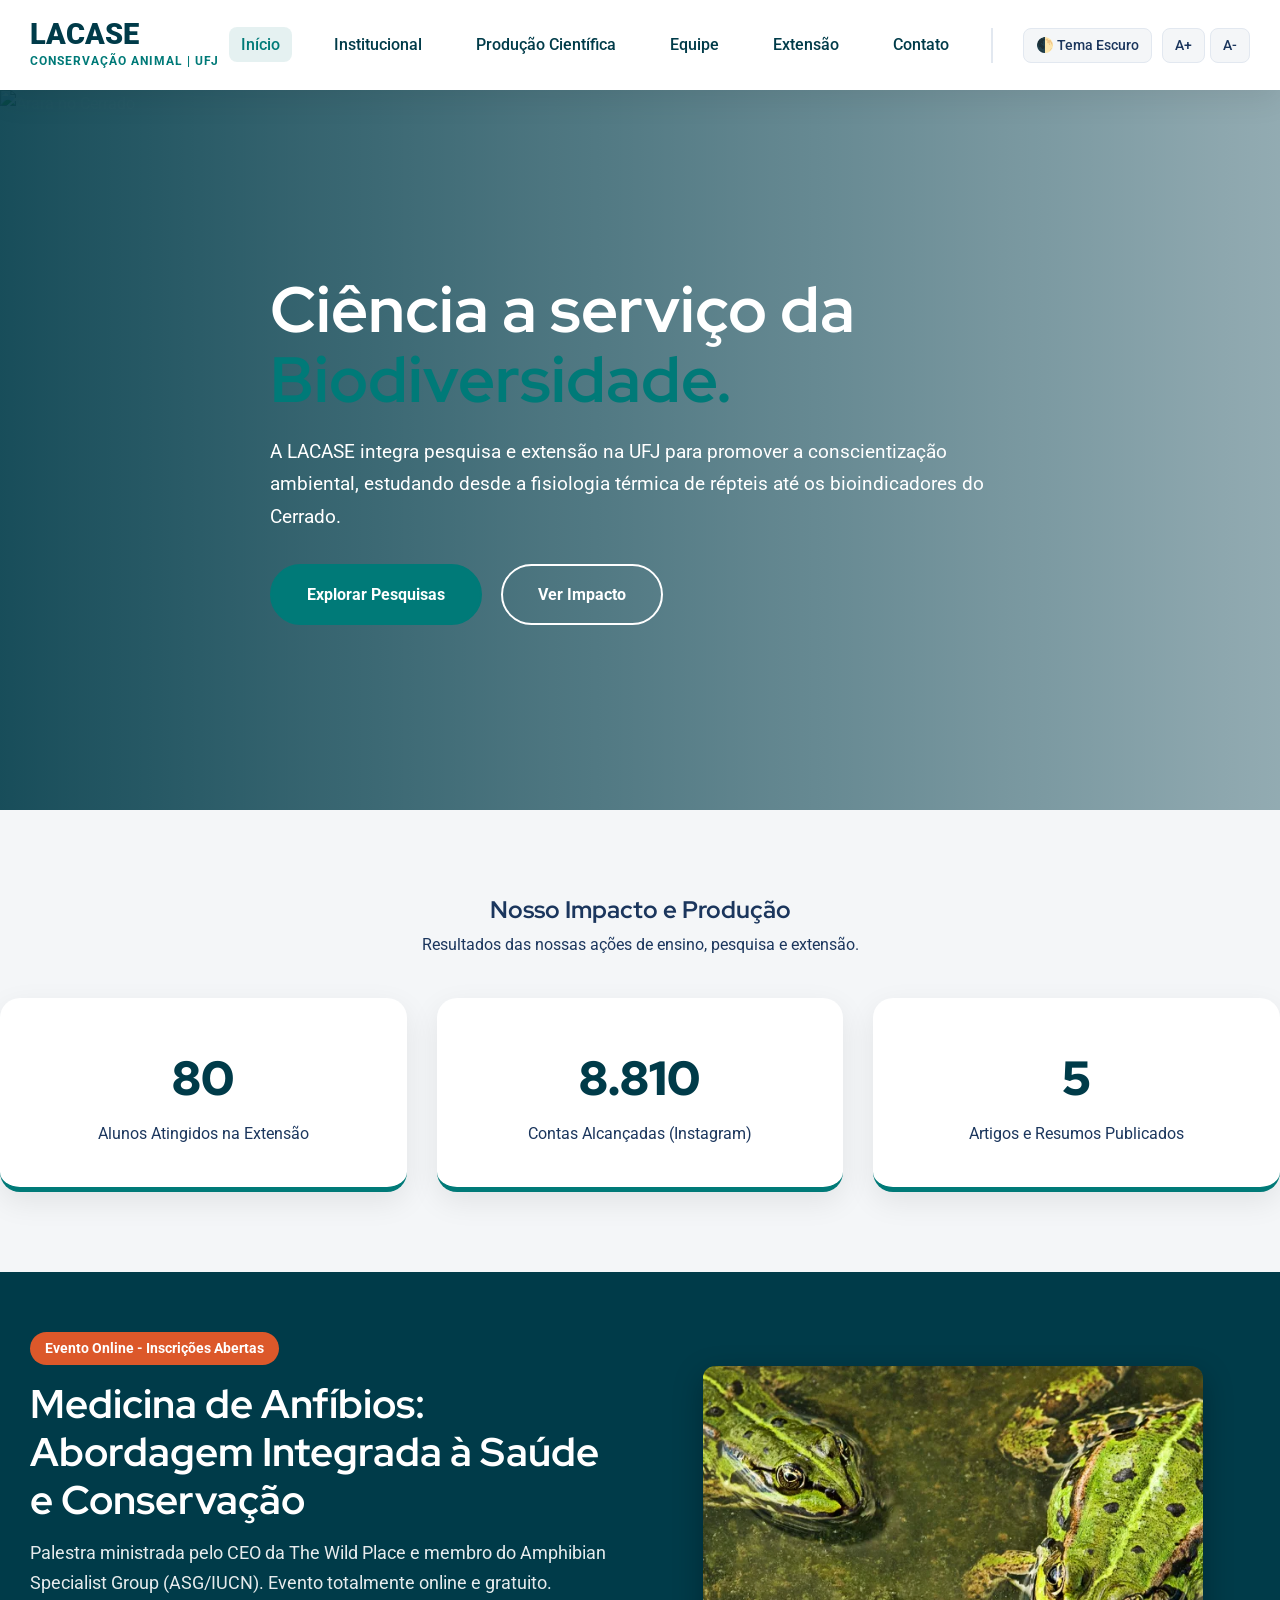
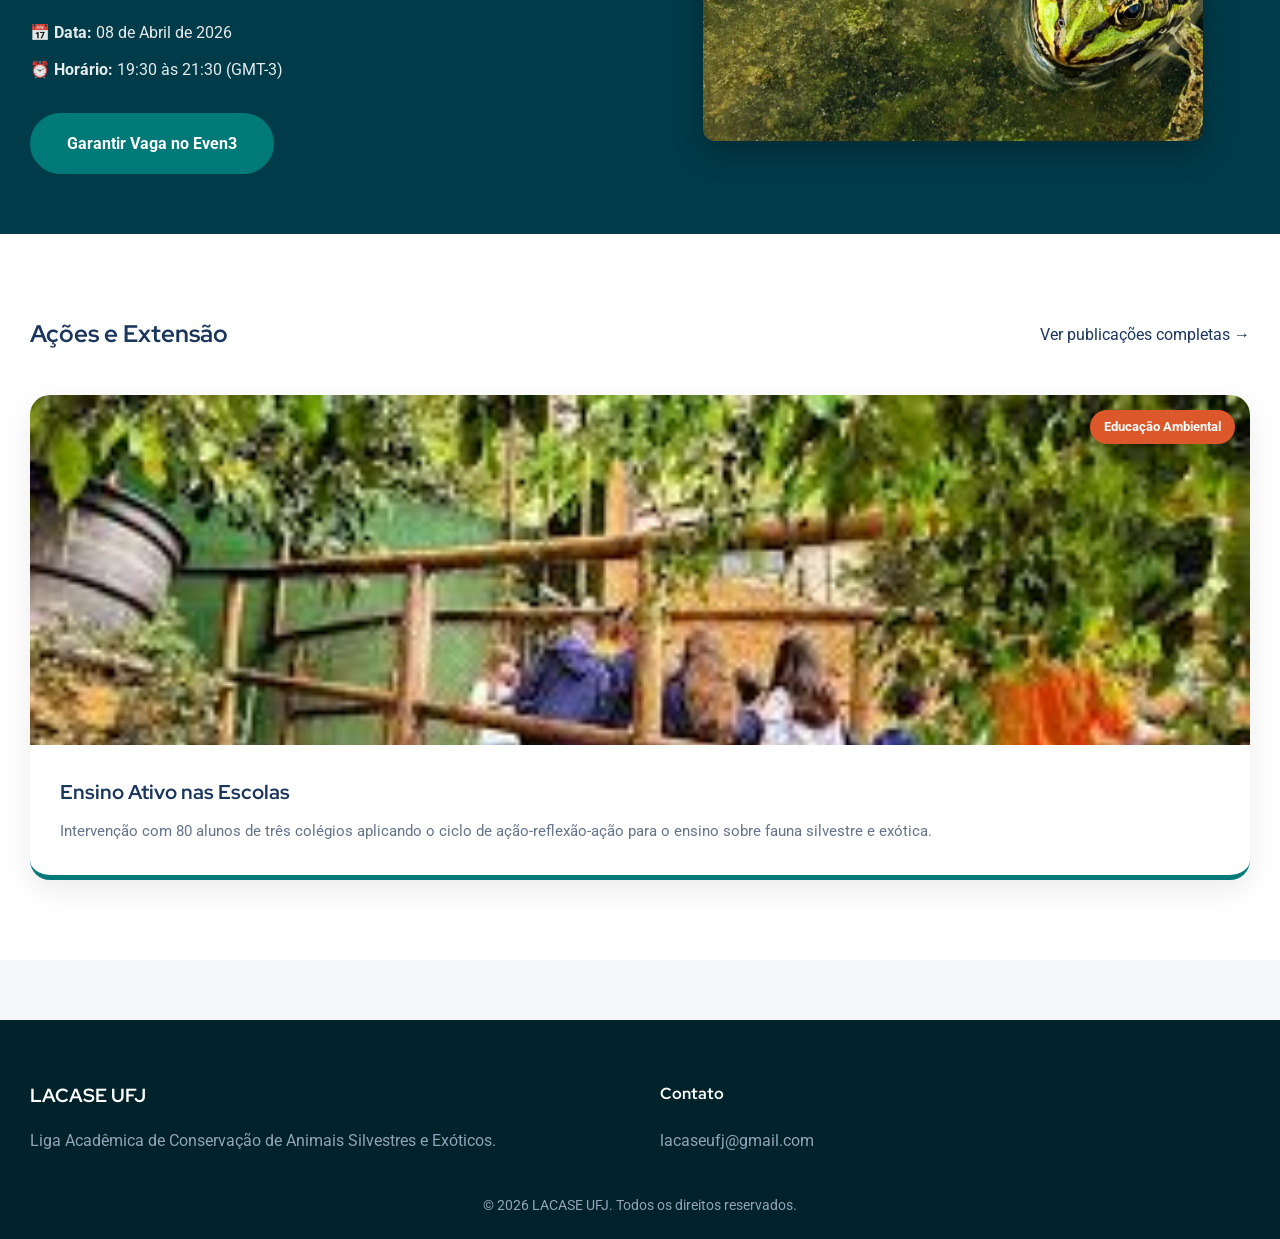
==== index.html @ 92233ab6 "Add files via upload" ====
<!DOCTYPE html>
<html lang="pt-br" data-theme="light">
<head>
    <meta charset="UTF-8">
    <meta name="viewport" content="width=device-width, initial-scale=1.0">
    <meta name="description" content="Liga Acadêmica de Conservação de Animais Silvestres e Exóticos (LACASE) da Universidade Federal de Jataí (UFJ).">
    <title>LACASE UFJ | Conservação de Animais Silvestres e Exóticos</title>
    <link href="https://fonts.googleapis.com/css2?family=Red+Hat+Display:wght@400;700;900&family=Roboto:wght@300;400;500;700&display=swap" rel="stylesheet">
    <link rel="stylesheet" href="style.css">
</head>
<body>
    <header class="navbar">
        <div class="container header-content">
            <a href="index.html" class="brand">
                <div class="brand-text">
                    <span class="acronym">LACASE</span>
                    <span class="sub-brand">Conservação Animal | UFJ</span>
                </div>
            </a>
            <nav class="nav-menu" id="nav-menu">
                <ul class="nav-list">
                    <li><a href="index.html" class="nav-link active">Início</a></li>
                    <li><a href="institucional.html" class="nav-link">Institucional</a></li>
                    <li><a href="producoes.html" class="nav-link">Produção Científica</a></li>
                    <li><a href="equipe.html" class="nav-link">Equipe</a></li>
                    <li><a href="blog.html" class="nav-link">Extensão</a></li>
                    <li><a href="contato.html" class="nav-link">Contato</a></li>
                </ul>
                <div class="menu-controls">
                    <button id="theme-toggle" class="control-btn">🌓 Tema Escuro</button>
                    <div class="font-controls">
                        <button id="font-up" class="control-btn">A+</button>
                        <button id="font-down" class="control-btn">A-</button>
                    </div>
                </div>
            </nav>
            <button class="mobile-toggle" id="mobile-toggle">
                <span class="bar"></span><span class="bar"></span><span class="bar"></span>
            </button>
        </div>
    </header>

    <main>
        <section class="hero-advanced">
            <div class="hero-overlay"></div>
            <img src="https://images.unsplash.com/photo-1549480017-d76466a4b7e8?auto=format&fit=crop&w=1920&q=80" alt="Arara no Cerrado" class="hero-img" style="width: 100%; height: 100%; object-fit: cover;">
            <div class="container hero-text-box">
                <h1 class="reveal">Ciência a serviço da <br><span class="text-green">Biodiversidade.</span></h1>
                <p class="fade-in">A LACASE integra pesquisa e extensão na UFJ para promover a conscientização ambiental, estudando desde a fisiologia térmica de répteis até os bioindicadores do Cerrado.</p>
                <div class="hero-actions">
                    <a href="producoes.html" class="btn btn-filled">Explorar Pesquisas</a>
                    <a href="#impacto" class="btn btn-outline">Ver Impacto</a>
                </div>
            </div>
        </section>

        <section id="impacto" class="quick-stats container py-large">
            <div class="section-header text-center">
                <h2>Nosso Impacto e Produção</h2>
                <p>Resultados das nossas ações de ensino, pesquisa e extensão.</p>
            </div>
            <div class="modern-grid">
                <div class="stat-card">
                    <span class="stat-number">80</span>
                    <span class="stat-label">Alunos Atingidos na Extensão</span>
                </div>
                <div class="stat-card">
                    <span class="stat-number">8.810</span>
                    <span class="stat-label">Contas Alcançadas (Instagram)</span>
                </div>
                <div class="stat-card">
                    <span class="stat-number">5</span>
                    <span class="stat-label">Artigos e Resumos Publicados</span>
                </div>
            </div>
        </section>

        <section class="event-section" style="background-color: var(--ufj-blue); color: #ffffff; padding: 60px 0;">
            <div class="container flex-between" style="gap: 30px; align-items: center;">
                <div class="event-info" style="flex: 1;">
                    <span style="background-color: var(--accent-orange); padding: 5px 15px; border-radius: 20px; font-weight: bold; font-size: 0.85rem; display: inline-block; margin-bottom: 15px;">Evento Online - Inscrições Abertas</span>
                    <h2 style="color: #ffffff; font-size: 2.5rem; margin-bottom: 15px; line-height: 1.2;">Medicina de Anfíbios: Abordagem Integrada à Saúde e Conservação</h2>
                    <p style="font-size: 1.1rem; opacity: 0.9; margin-bottom: 20px;">Palestra ministrada pelo CEO da The Wild Place e membro do Amphibian Specialist Group (ASG/IUCN). Evento totalmente online e gratuito.</p>
                    <ul style="list-style: none; padding: 0; margin-bottom: 30px; opacity: 0.9;">
                        <li style="margin-bottom: 10px;">📅 <strong>Data:</strong> 08 de Abril de 2026</li>
                        <li>⏰ <strong>Horário:</strong> 19:30 às 21:30 (GMT-3)</li>
                    </ul>
                    <a href="https://www.even3.com.br/medicina-de-anfibios-uma-abordagem-integrada-a-saude-e-conservacao-713598/" target="_blank" class="btn btn-filled" style="background-color: var(--nature-green); border-color: var(--nature-green);">Garantir Vaga no Even3</a>
                </div>
                <div class="event-image" style="flex: 1; text-align: center;">
                    <img src="img/capaiago.f5dee42be9ac460db973.webp" alt="Banner do Evento Medicina de Anfíbios" style="width: 100%; max-width: 500px; aspect-ratio: 4/3; object-fit: cover; object-position: center top; border-radius: 12px; box-shadow: 0 10px 30px rgba(0,0,0,0.3);">
                </div>
            </div>
        </section>

        <section class="news-section py-large bg-alt">
            <div class="container">
                <div class="section-header flex-between">
                    <h2>Ações e Extensão</h2>
                    <a href="blog.html" class="link-more">Ver publicações completas →</a>
                </div>
                <div class="modern-grid">
                    <article class="featured-card">
                        <div class="card-image">
                            <img src="img/images.jpg" alt="Sala de aula" style="width: 100%; height: 100%; object-fit: cover;">
                            <span class="badge">Educação Ambiental</span>
                        </div>
                        <div class="card-body">
                            <h3>Ensino Ativo nas Escolas</h3>
                            <p>Intervenção com 80 alunos de três colégios aplicando o ciclo de ação-reflexão-ação para o ensino sobre fauna silvestre e exótica.</p>
                        </div>
                    </article>
                   
                </div>
            </div>
        </section>
    </main>

    <footer class="footer-complex">
        <div class="container footer-grid">
            <div class="footer-brand">
                <h3>LACASE UFJ</h3>
                <p>Liga Acadêmica de Conservação de Animais Silvestres e Exóticos.</p>
            </div>
            <div class="footer-contact">
                <h4>Contato</h4>
                <p>lacaseufj@gmail.com</p>
            </div>
        </div>
        <div class="footer-legal container text-center">
            <p>&copy; 2026 LACASE UFJ. Todos os direitos reservados.</p>
        </div>
    </footer>
    <script src="script.js"></script>
</body>
</html>
---- style.css ----
/* ==========================================================================
   1. VARIÁVEIS GLOBAIS E TEMATIZAÇÃO (LIGHT / DARK MODE)
   ========================================================================== */
:root {
    --bg-color: #f4f6f8;
    --bg-alt: #ffffff;
    --text-main: #1b365d;
    --text-muted: #64748b;
    --ufj-blue: #003b49; 
    --nature-green: #007a78; 
    --accent-orange: #dc582a;
    --border-color: #e2e8f0;
    --font-heading: 'Red Hat Display', sans-serif;
    --font-body: 'Roboto', sans-serif;
    --transition: all 0.4s cubic-bezier(0.165, 0.84, 0.44, 1);
    --shadow: 0 10px 30px rgba(0,0,0,0.08);
}

[data-theme="dark"] {
    --bg-color: #0a1114;
    --bg-alt: #121d22;
    --text-main: #f4f7f6;
    --text-muted: #94a3b8;
    --ufj-blue: #005a6e;
    --nature-green: #34d399;
    --accent-orange: #fb923c;
    --border-color: #334155;
    --shadow: 0 10px 30px rgba(0,0,0,0.5);
}

/* ==========================================================================
   2. RESET E BASE
   ========================================================================== */
* { 
    margin: 0; 
    padding: 0; 
    box-sizing: border-box; 
}

body { 
    font-family: var(--font-body); 
    background-color: var(--bg-color); 
    color: var(--text-main); 
    line-height: 1.7; 
    transition: background-color var(--transition), color var(--transition); 
    overflow-x: hidden; 
}

h1, h2, h3, h4 { 
    font-family: var(--font-heading); 
    color: var(--text-main); 
    font-weight: 700; 
}

a { 
    text-decoration: none; 
    color: inherit; 
}

ul { 
    list-style: none; 
}

img { 
    max-width: 100%; 
    height: auto; 
    display: block; 
}

.container { 
    width: 100%; 
    max-width: 1300px; 
    margin: 0 auto; 
    padding: 0 30px; 
}

.py-large { 
    padding: 80px 0; 
}

.text-center { 
    text-align: center; 
}

.flex-between { 
    display: flex; 
    justify-content: space-between; 
    align-items: center; 
}

.bg-alt { 
    background-color: var(--bg-alt); 
}

.text-green { 
    color: var(--nature-green); 
}

.text-muted { 
    color: var(--text-muted); 
}

/* ==========================================================================
   3. HEADER E NAVEGAÇÃO
   ========================================================================== */
.navbar {
    background-color: var(--bg-alt);
    box-shadow: var(--shadow);
    position: sticky;
    top: 0;
    z-index: 2000;
    height: 90px;
    display: flex;
    align-items: center;
}

.header-content { 
    display: flex; 
    justify-content: space-between; 
    align-items: center; 
    width: 100%; 
}

.brand { 
    display: flex; 
    align-items: center; 
    gap: 15px; 
}

.brand-text .acronym { 
    font-size: 1.8rem; 
    font-weight: 900; 
    color: var(--ufj-blue); 
    display: block; 
    line-height: 1.1; 
}

.brand-text .sub-brand { 
    font-size: 0.75rem; 
    color: var(--nature-green); 
    text-transform: uppercase; 
    display: block; 
    font-weight: 700; 
    letter-spacing: 1px; 
}

.nav-menu { 
    display: flex; 
    align-items: center; 
    gap: 30px; 
}

.nav-list { 
    display: flex; 
    gap: 30px; 
    align-items: center; 
}

.nav-link { 
    font-weight: 500; 
    color: var(--ufj-blue); 
    transition: var(--transition); 
    padding: 8px 12px; 
    border-radius: 8px; 
}

.nav-link:hover, 
.nav-link.active { 
    color: var(--nature-green); 
    background-color: rgba(0, 122, 120, 0.1); 
}

.menu-controls { 
    display: flex; 
    align-items: center; 
    gap: 10px; 
    padding-left: 30px; 
    border-left: 2px solid var(--border-color); 
}

.font-controls { 
    display: flex; 
    gap: 5px; 
}

.control-btn {
    background-color: var(--bg-color); 
    border: 1px solid var(--border-color); 
    color: var(--text-main);
    padding: 8px 12px; 
    border-radius: 8px; 
    cursor: pointer; 
    font-family: var(--font-body); 
    font-weight: 500; 
    font-size: 0.9rem; 
    transition: var(--transition);
}

.control-btn:hover { 
    background-color: var(--nature-green); 
    color: #ffffff; 
    border-color: var(--nature-green); 
}

.mobile-toggle { 
    display: none; 
    background: none; 
    border: none; 
    cursor: pointer; 
    padding: 5px; 
}

.mobile-toggle .bar { 
    display: block; 
    width: 25px; 
    height: 3px; 
    background-color: var(--ufj-blue); 
    margin: 5px 0; 
    transition: var(--transition); 
}

/* ==========================================================================
   4. HERO E BOTÕES
   ========================================================================== */
.hero-advanced { 
    position: relative; 
    height: 80vh; 
    min-height: 500px; 
    display: flex; 
    align-items: center; 
    color: #ffffff; 
    overflow: hidden; 
}

.hero-img { 
    position: absolute; 
    top: 0; 
    left: 0; 
    width: 100%; 
    height: 100%; 
    object-fit: cover; 
    z-index: 1; 
}

.hero-overlay { 
    position: absolute; 
    top: 0; 
    left: 0; 
    width: 100%; 
    height: 100%; 
    background: linear-gradient(90deg, rgba(0,59,73,0.9) 0%, rgba(0,59,73,0.4) 100%); 
    z-index: 2; 
}

.hero-text-box { 
    position: relative; 
    z-index: 3; 
    max-width: 800px; 
}

.hero-text-box h1 { 
    font-size: 4rem; 
    color: #ffffff; 
    margin-bottom: 20px; 
    line-height: 1.1; 
}

.hero-text-box p { 
    font-size: 1.2rem; 
    margin-bottom: 30px; 
}

.btn { 
    display: inline-block; 
    padding: 15px 35px; 
    border-radius: 50px; 
    font-weight: 700; 
    cursor: pointer; 
    transition: var(--transition); 
    text-align: center; 
}

.btn-filled { 
    background-color: var(--nature-green); 
    color: #ffffff; 
    border: 2px solid var(--nature-green); 
}

.btn-filled:hover { 
    transform: translateY(-3px); 
    box-shadow: 0 10px 20px rgba(0,0,0,0.2); 
    background-color: transparent; 
    color: var(--nature-green); 
}

.btn-outline { 
    border: 2px solid #ffffff; 
    color: #ffffff; 
    margin-left: 15px; 
}

.btn-outline:hover { 
    background-color: #ffffff; 
    color: var(--ufj-blue); 
    transform: translateY(-3px); 
}

/* ==========================================================================
   5. GRIDS E CARDS GERAIS (INCLUINDO EVENTO)
   ========================================================================== */
.modern-grid { 
    display: grid; 
    grid-template-columns: repeat(auto-fit, minmax(320px, 1fr)); 
    gap: 30px; 
    margin-top: 40px; 
}

.stat-card { 
    background-color: var(--bg-alt); 
    padding: 40px 20px; 
    border-radius: 20px; 
    text-align: center; 
    box-shadow: var(--shadow); 
    border-bottom: 5px solid var(--nature-green); 
}

.stat-number { 
    display: block; 
    font-size: 3rem; 
    font-weight: 900; 
    color: var(--ufj-blue); 
    font-family: var(--font-heading); 
}

.featured-card { 
    background-color: var(--bg-alt); 
    border-radius: 20px; 
    overflow: hidden; 
    box-shadow: var(--shadow); 
    transition: var(--transition); 
    border-bottom: 5px solid var(--nature-green); 
}

.featured-card:hover { 
    transform: translateY(-10px); 
}

.card-image { 
    position: relative; 
    height: 350px; 
    width: 100%; 
}

.card-image img { 
    width: 100%; 
    height: 100%; 
    object-fit: cover; 
    object-position: center 15%; 
}

.badge { 
    position: absolute; 
    top: 15px; 
    right: 15px; 
    background-color: var(--accent-orange); 
    color: #ffffff; 
    padding: 6px 14px; 
    border-radius: 20px; 
    font-size: 0.8rem; 
    font-weight: 700; 
}

.card-body { 
    padding: 30px; 
}

.card-body h3 { 
    margin-bottom: 10px; 
    font-size: 1.25rem; 
}

.card-body p { 
    color: var(--text-muted); 
    font-size: 0.95rem; 
}

/* Banner do Evento com Aspect Ratio para evitar o visual 'fino' */
.event-image {
    display: flex;
    justify-content: center;
    align-items: center;
}

.event-image img {
    width: 100%;
    max-width: 500px;
    aspect-ratio: 4/3; /* Força um retângulo estético */
    object-fit: cover; /* A imagem preenche o retângulo, focando no centro */
    object-position: center top;
    border-radius: 12px;
    box-shadow: 0 10px 30px rgba(0,0,0,0.3);
}

/* ==========================================================================
   6. ESTILO EXCLUSIVO: EQUIPE (COORDENADOR HORIZONTAL E GIGANTE)
   ========================================================================== */
.coordinator-card {
    grid-column: 1 / -1; 
    display: flex; 
    flex-direction: row; 
    background-color: var(--bg-alt); 
    border-radius: 20px; 
    overflow: hidden; 
    box-shadow: var(--shadow); 
    border-bottom: 5px solid var(--nature-green); 
    margin-bottom: 20px; 
}

.coordinator-card .card-image { 
    width: 50%; 
    height: 500px; 
}

.coordinator-card .card-image img {
    width: 100%;
    height: 100%;
    object-fit: cover;
    object-position: center 20%;
}

.coordinator-card .card-body { 
    width: 50%; 
    padding: 60px; 
    display: flex; 
    flex-direction: column; 
    justify-content: center; 
    text-align: left; 
}

.coordinator-card .card-body h3 { 
    font-size: 2rem; 
    margin-bottom: 15px; 
}

/* ==========================================================================
   7. ESTILO EXCLUSIVO: BLOG E EXTENSÃO
   ========================================================================== */
.blog-layout { 
    display: grid; 
    grid-template-columns: 2fr 1fr; 
    gap: 40px; 
}

.blog-excerpt { 
    display: flex; 
    gap: 20px; 
    background: var(--bg-alt); 
    padding: 20px; 
    border-radius: 20px; 
    margin-bottom: 30px; 
    box-shadow: var(--shadow); 
    border-bottom: 5px solid var(--nature-green); 
}

.blog-excerpt-img-wrapper { 
    width: 300px; 
    height: 250px; 
    flex-shrink: 0; 
    border-radius: 12px; 
    overflow: hidden; 
}

.blog-excerpt-img-wrapper img { 
    width: 100%; 
    height: 100%; 
    object-fit: cover; 
    object-position: center; 
}

.excerpt-content { 
    display: flex; 
    flex-direction: column; 
    justify-content: center; 
}

.sidebar { 
    background: var(--bg-alt); 
    padding: 30px; 
    border-radius: 20px; 
    box-shadow: var(--shadow); 
    height: fit-content; 
    border-top: 5px solid var(--ufj-blue); 
}

/* ==========================================================================
   8. FILTROS, FORMULÁRIOS E APOIO (CONTATO)
   ========================================================================== */
.filter-container { 
    display: flex; 
    gap: 10px; 
    margin-bottom: 30px; 
    flex-wrap: wrap; 
    justify-content: center; 
    margin-top: 30px; 
}

.filter-btn { 
    background-color: var(--bg-alt); 
    border: 1px solid var(--border-color); 
    color: var(--text-main); 
    padding: 8px 20px; 
    border-radius: 20px; 
    cursor: pointer; 
    font-weight: 500; 
    transition: var(--transition); 
}

.filter-btn.active, 
.filter-btn:hover { 
    background-color: var(--nature-green); 
    color: #ffffff; 
    border-color: var(--nature-green); 
}

.producao-item { 
    transition: opacity 0.3s ease, transform 0.3s ease; 
}

.form-control { 
    width: 100%; 
    padding: 15px; 
    margin-bottom: 20px; 
    border: 1px solid var(--border-color); 
    border-radius: 12px; 
    background-color: var(--bg-alt); 
    color: var(--text-main); 
    font-family: var(--font-body); 
    font-size: 1rem; 
    transition: var(--transition); 
}

.form-control:focus { 
    outline: none; 
    border-color: var(--nature-green); 
    box-shadow: 0 0 0 3px rgba(0, 122, 120, 0.1); 
}

/* Logos de Apoio - Limpas e responsivas */
.support-logos { 
    display: flex; 
    gap: 30px; 
    align-items: center; 
    flex-wrap: wrap; 
    margin-top: 20px; 
}

.support-logos img { 
    width: 150px; 
    height: auto; 
    max-height: 80px; 
    object-fit: contain; 
}

/* ==========================================================================
   9. FOOTER
   ========================================================================== */
.footer-complex { 
    background-color: #00222a; 
    color: #94a3b8; 
    padding: 60px 0 20px; 
    margin-top: 60px; 
}

.footer-grid { 
    display: grid; 
    grid-template-columns: repeat(auto-fit, minmax(250px, 1fr)); 
    gap: 40px; 
    margin-bottom: 40px; 
}

.footer-brand h3 { 
    color: #ffffff; 
    margin-bottom: 15px; 
}

.footer-contact h4 { 
    color: #ffffff; 
    margin-bottom: 20px; 
}

.footer-legal p { 
    font-size: 0.9rem; 
}

/* ==========================================================================
   10. RESPONSIVIDADE
   ========================================================================== */
@media (max-width: 1024px) {
    .mobile-toggle { 
        display: block; 
    }

    .nav-menu {
        position: fixed; 
        right: -100%; 
        top: 0; 
        height: 100vh; 
        width: 80%; 
        max-width: 400px;
        background-color: var(--bg-alt); 
        padding: 100px 40px; 
        transition: 0.5s ease-in-out;
        flex-direction: column; 
        align-items: flex-start; 
        box-shadow: -10px 0 30px rgba(0,0,0,0.1); 
        overflow-y: auto;
    }

    .nav-menu.active { 
        right: 0; 
    }

    .nav-list { 
        flex-direction: column; 
        align-items: flex-start; 
        width: 100%; 
    }

    .nav-link { 
        color: var(--text-main); 
        font-size: 1.5rem; 
        width: 100%; 
        padding: 15px 0; 
        border-bottom: 1px solid var(--border-color); 
        border-radius: 0; 
    }

    .nav-link:hover, 
    .nav-link.active { 
        background-color: transparent; 
        color: var(--nature-green); 
    }
    
    .menu-controls { 
        padding-left: 0; 
        border-left: none; 
        border-top: 2px solid var(--border-color); 
        padding-top: 30px; 
        margin-top: 20px; 
        width: 100%; 
        flex-direction: column; 
        align-items: flex-start; 
        gap: 20px; 
    }

    .hero-text-box h1 { 
        font-size: 3rem; 
    }
}

@media (max-width: 900px) {
    .blog-layout { 
        grid-template-columns: 1fr; 
    }

    .blog-excerpt { 
        flex-direction: column; 
    }

    .blog-excerpt-img-wrapper { 
        width: 100%; 
        height: 250px; 
    }
    
    .coordinator-card { 
        flex-direction: column; 
    }

    .coordinator-card .card-image, 
    .coordinator-card .card-body { 
        width: 100%; 
    }

    .coordinator-card .card-image { 
        height: 400px; 
    }

    .coordinator-card .card-body { 
        padding: 30px; 
        text-align: center; 
    }
}

@media (max-width: 768px) {
    .flex-between { 
        flex-direction: column; 
        text-align: center; 
        gap: 20px; 
    }

    .header-content { 
        flex-direction: row; 
        justify-content: space-between; 
    }

    .hero-text-box h1 { 
        font-size: 2.5rem; 
    }

    .btn-outline { 
        margin-left: 0; 
        margin-top: 15px; 
        display: block; 
        text-align: center; 
    }

    .btn { 
        width: 100%; 
    }
    
    .support-logos { 
        justify-content: center; 
    }
}
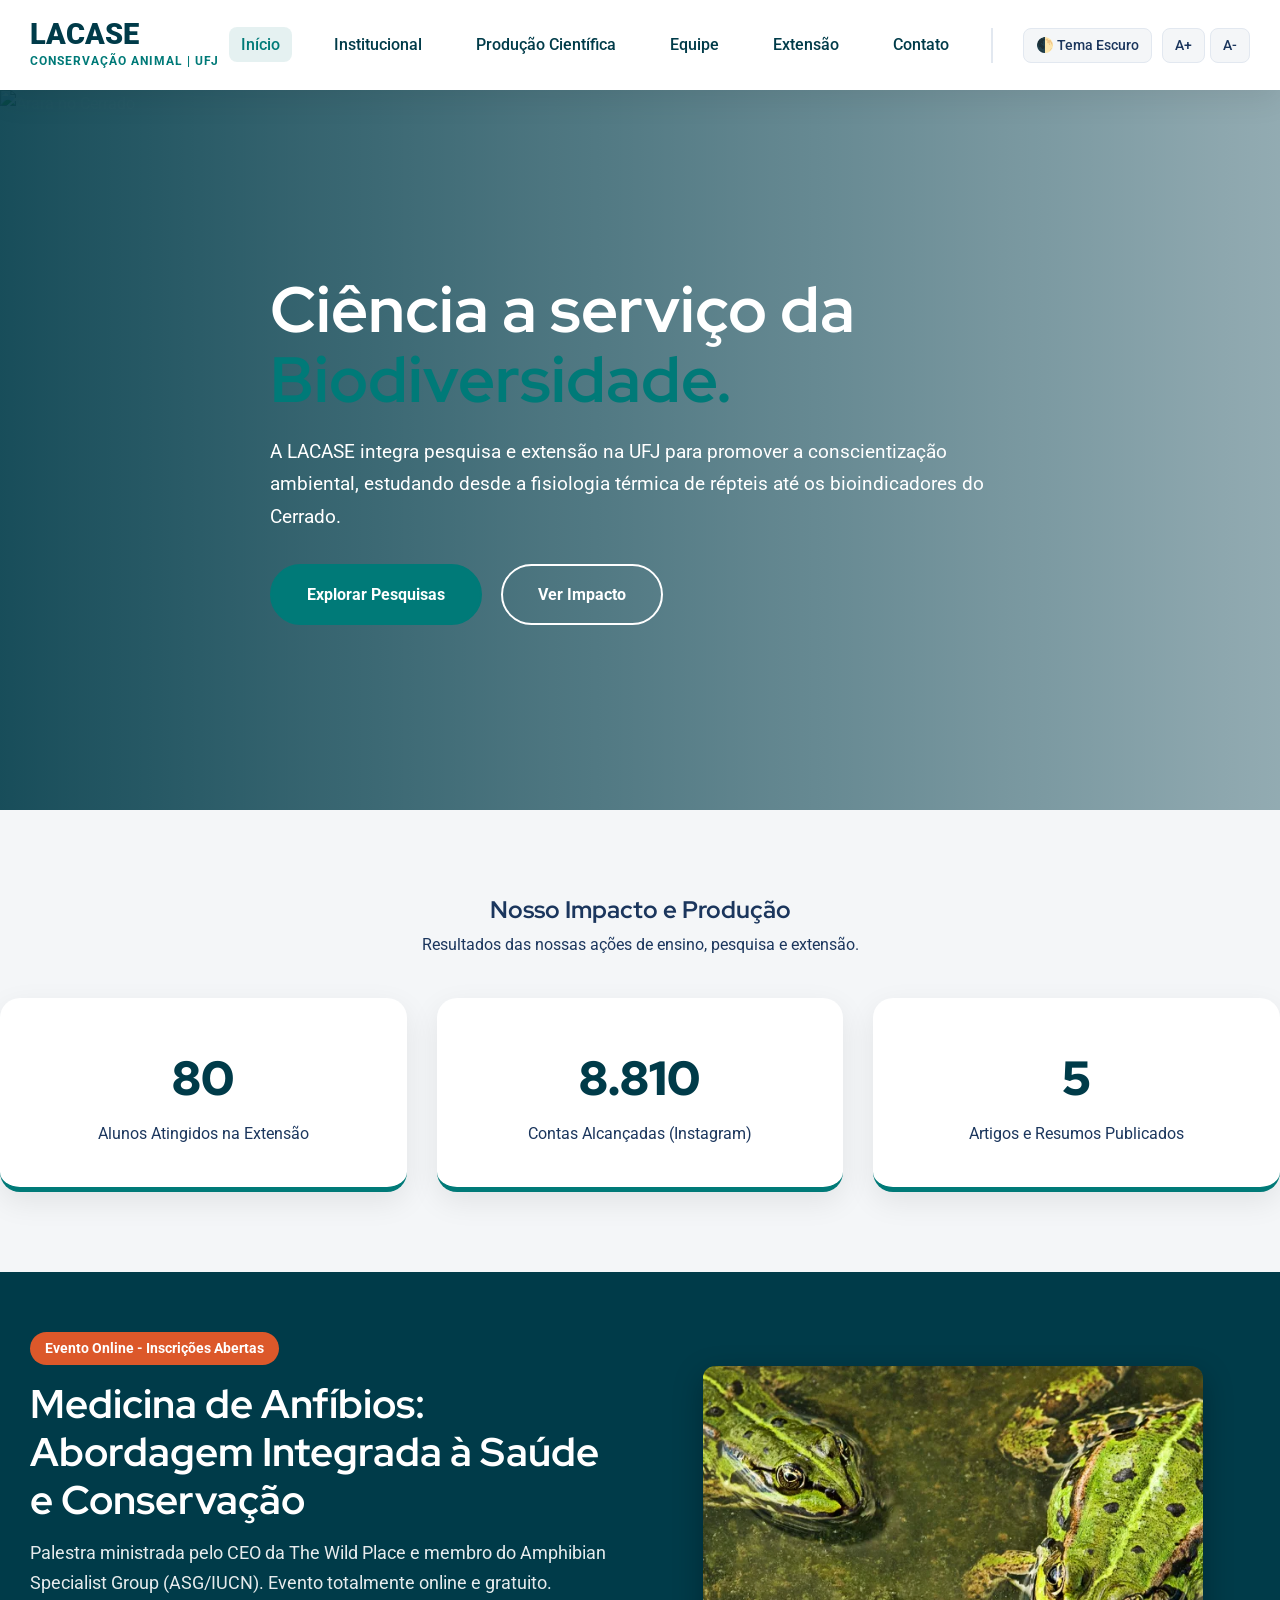
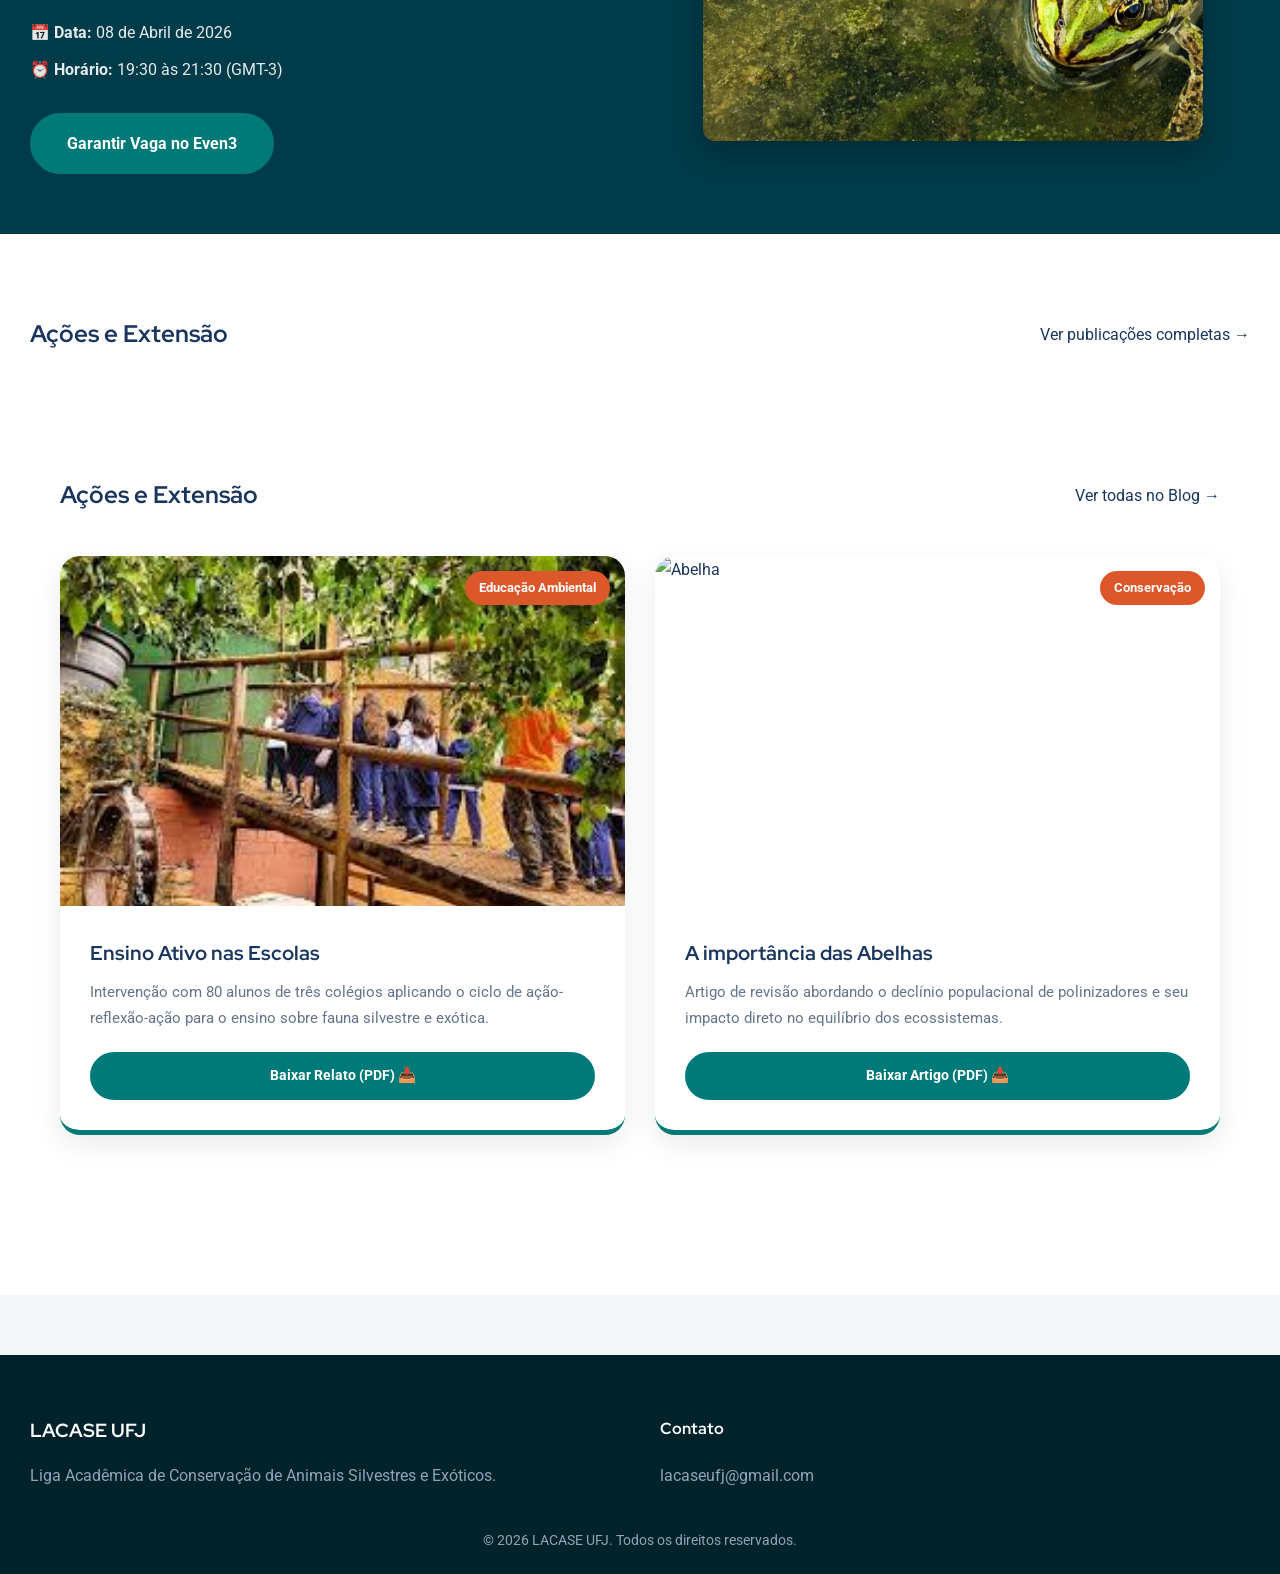
==== commit 8732c9e0: "Add files via upload" ====
--- a/index.html
+++ b/index.html
@@ -100,16 +100,46 @@
                     <a href="blog.html" class="link-more">Ver publicações completas →</a>
                 </div>
                 <div class="modern-grid">
-                    <article class="featured-card">
-                        <div class="card-image">
-                            <img src="img/images.jpg" alt="Sala de aula" style="width: 100%; height: 100%; object-fit: cover;">
-                            <span class="badge">Educação Ambiental</span>
-                        </div>
-                        <div class="card-body">
-                            <h3>Ensino Ativo nas Escolas</h3>
-                            <p>Intervenção com 80 alunos de três colégios aplicando o ciclo de ação-reflexão-ação para o ensino sobre fauna silvestre e exótica.</p>
-                        </div>
-                    </article>
+                  <section class="news-section py-large bg-alt">
+    <div class="container">
+        <div class="section-header flex-between">
+            <h2>Ações e Extensão</h2>
+            <a href="blog.html" class="link-more">Ver todas no Blog →</a>
+        </div>
+        <div class="modern-grid">
+            
+            <article class="featured-card">
+                <div class="card-image">
+                    <img src="img/images.jpg" alt="Sala de aula" style="width: 100%; height: 100%; object-fit: cover;">
+                    <span class="badge">Educação Ambiental</span>
+                </div>
+                <div class="card-body">
+                    <h3>Ensino Ativo nas Escolas</h3>
+                    <p style="margin-bottom: 20px;">Intervenção com 80 alunos de três colégios aplicando o ciclo de ação-reflexão-ação para o ensino sobre fauna silvestre e exótica.</p>
+                    <a href="artigos/36952.pdf" download="Metodologia_Ensino_Ativo_LACASE.pdf" class="btn btn-filled" style="padding: 10px 20px; font-size: 0.9rem; width: 100%; text-align: center;">
+                        Baixar Relato (PDF) 📥
+                    </a>
+                </div>
+            </article>
+
+            <article class="featured-card">
+                <div class="card-image">
+                    <img src="img/abelhas.webp" alt="Abelha" style="width: 100%; height: 100%; object-fit: cover;">
+                    <span class="badge">Conservação</span>
+                </div>
+                <div class="card-body">
+                    <h3>A importância das Abelhas</h3>
+                    <p style="margin-bottom: 20px;">Artigo de revisão abordando o declínio populacional de polinizadores e seu impacto direto no equilíbrio dos ecossistemas.</p>
+                    <a href="artigos/36074.pdf" download="Papel_Abelhas_Ecossistemas_LACASE.pdf" class="btn btn-filled" style="padding: 10px 20px; font-size: 0.9rem; width: 100%; text-align: center;">
+                        Baixar Artigo (PDF) 📥
+                    </a>
+                </div>
+            </article>
+
+        </div>
+    </div>
+</section>
+                    
                    
                 </div>
             </div>
